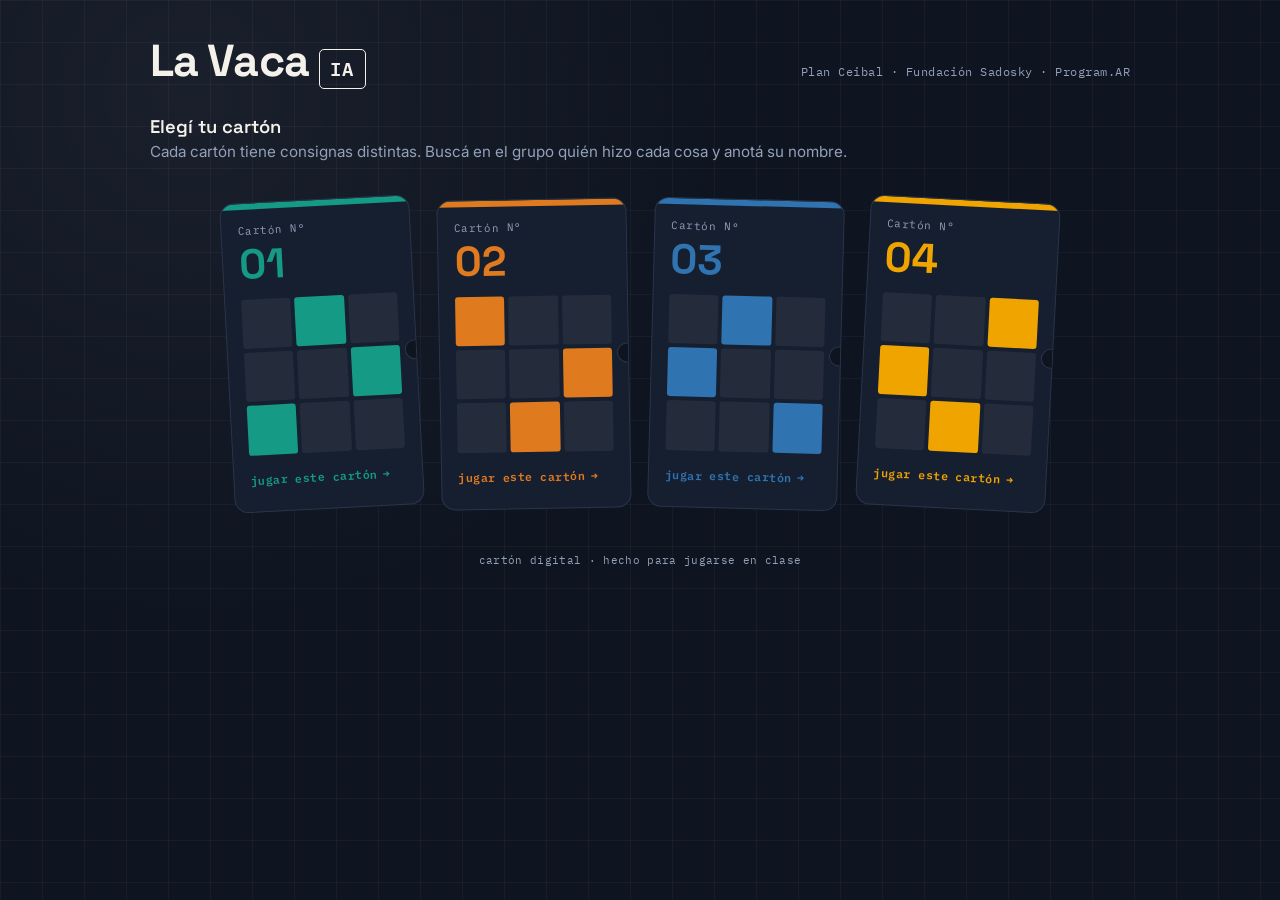
==== Views/bingo.html @ 60962910 "Reorganización de estructura: Views, Js, Style. Nueva actividad La mejor mascota" ====
<!DOCTYPE html>
<html lang="es">
<head>
<meta charset="UTF-8">
<meta name="viewport" content="width=device-width, initial-scale=1.0">
<title>La Vaca de apartamento - Bingo IA</title>
<link rel="preconnect" href="https://fonts.googleapis.com">
<link rel="preconnect" href="https://fonts.gstatic.com" crossorigin>
<link href="https://fonts.googleapis.com/css2?family=Space+Grotesk:wght@500;600;700&family=Inter:wght@400;500;600&family=IBM+Plex+Mono:wght@500;600&display=swap" rel="stylesheet">
<link rel="stylesheet" href="../Style/styles.css">
</head>
<body>

<div class="wrap">
  <header class="top">
    <div class="brand">La Vaca <span class="ia">IA</span></div>
    <div class="tagline">Plan Ceibal · Fundación Sadosky · Program.AR</div>
  </header>

  <!-- SELECTOR -->
  <section id="selector">
    <p class="prompt">Elegí tu cartón
      <span>Cada cartón tiene consignas distintas. Buscá en el grupo quién hizo cada cosa y anotá su nombre.</span>
    </p>
    <div class="tickets" id="tickets"></div>
  </section>

  <!-- CARD VIEW -->
  <section id="cardview">
    <div class="card-header">
      <button class="back-btn" id="backBtn">← volver al inicio</button>
      <div style="text-align:right;">
        <div class="card-title" id="cardTitle">Bingo IA</div>
        <div class="card-num" id="cardNum">Cartón N° 0000000</div>
      </div>
    </div>

    <div class="board" id="board">
      <div class="grid3" id="grid"></div>
    </div>

    <div class="board-foot">
      <span class="progress-label" id="progressLabel">0 / 9 completados</span>
      <button class="reset-btn" id="resetBtn">Reiniciar cartón</button>
    </div>

    <div class="bingo-banner" id="bingoBanner">¡Bingo! Completaste una línea 🎉</div>
  </section>

  <footer class="sig">cartón digital · hecho para jugarse en clase</footer>
</div>

<script src="../Js/script.js"></script>

</body>
</html>
---- Style/styles.css ----
:root{
  --ink:#0e1420;
  --ink-soft:#161f30;
  --paper:#f4f1ea;
  --line:#2a3548;
  --text-dim:#93a1b8;

  --c1:#159a86;   /* cartón 1 - verde azulado */
  --c1-deep:#0d5f52;
  --c2:#e07a1f;   /* cartón 2 - naranja */
  --c2-deep:#9a4e0e;
  --c3:#2f74b0;   /* cartón 3 - azul */
  --c3-deep:#1c4670;
  --c4:#f0a400;   /* cartón 4 - ámbar */
  --c4-deep:#9c6a00;
}

*{box-sizing:border-box;}
html,body{margin:0;padding:0;}
body{
  background:
    radial-gradient(circle at 15% 10%, rgba(255,255,255,0.05), transparent 40%),
    var(--ink);
  background-image:
    linear-gradient(rgba(255,255,255,0.035) 1px, transparent 1px),
    linear-gradient(90deg, rgba(255,255,255,0.035) 1px, transparent 1px),
    radial-gradient(circle at 15% 10%, rgba(255,255,255,0.05), transparent 40%);
  background-size: 42px 42px, 42px 42px, 100% 100%;
  color:var(--paper);
  font-family:'Inter', sans-serif;
  min-height:100vh;
  display:flex;
  flex-direction:column;
  align-items:center;
  padding:32px 18px 60px;
}

.wrap{width:100%;max-width:980px;}

header.top{
  display:flex;
  align-items:baseline;
  justify-content:space-between;
  gap:16px;
  margin-bottom:8px;
  flex-wrap:wrap;
}
.brand{
  font-family:'Space Grotesk',sans-serif;
  font-weight:700;
  font-size:clamp(2rem, 5vw, 2.8rem);
  letter-spacing:-0.02em;
  display:flex;
  align-items:baseline;
  gap:10px;
}
.brand .ia{
  font-family:'IBM Plex Mono',monospace;
  font-size:0.42em;
  font-weight:600;
  padding:4px 10px;
  border:1.5px solid var(--paper);
  border-radius:5px;
  letter-spacing:0.08em;
}
.tagline{
  font-family:'IBM Plex Mono',monospace;
  font-size:0.75rem;
  color:var(--text-dim);
  letter-spacing:0.04em;
}

/* ---------- SELECTOR ---------- */
#selector{ margin-top:26px; }
.prompt{
  font-family:'Space Grotesk',sans-serif;
  font-size:1.15rem;
  font-weight:600;
  margin:0 0 30px;
  color:var(--paper);
}
.prompt span{color:var(--text-dim);font-weight:400;font-family:'Inter',sans-serif;font-size:0.95rem;display:block;margin-top:4px;}

.tickets{
  display:flex;
  flex-wrap:wrap;
  justify-content:center;
  gap:26px 22px;
  padding-top:8px;
}

.ticket{
  --tc: var(--c1);
  --tcd: var(--c1-deep);
  position:relative;
  width:190px;
  background:var(--ink-soft);
  border:1px solid var(--line);
  border-radius:14px;
  padding:20px 16px 22px;
  cursor:pointer;
  text-align:left;
  color:var(--paper);
  font:inherit;
  transition:transform .25s ease, box-shadow .25s ease, border-color .25s ease;
  transform:rotate(var(--rot,0deg));
  overflow:hidden;
}
.ticket:nth-child(1){--tc:var(--c1);--tcd:var(--c1-deep);--rot:-3deg;}
.ticket:nth-child(2){--tc:var(--c2);--tcd:var(--c2-deep);--rot:-1deg;}
.ticket:nth-child(3){--tc:var(--c3);--tcd:var(--c3-deep);--rot:1.5deg;}
.ticket:nth-child(4){--tc:var(--c4);--tcd:var(--c4-deep);--rot:3deg;}

.ticket::before{
  content:"";
  position:absolute;
  top:0; left:0; right:0; height:6px;
  background:var(--tc);
}
.ticket::after{
  content:"";
  position:absolute;
  right:-9px; top:50%;
  width:18px;height:18px;
  background:var(--ink);
  border:1px solid var(--line);
  border-radius:50%;
  transform:translateY(-50%);
}
.ticket:hover, .ticket:focus-visible{
  transform:rotate(0deg) translateY(-6px);
  border-color:var(--tc);
  box-shadow:0 14px 28px -10px rgba(0,0,0,.55);
  z-index:2;
  outline:none;
}
.ticket .num{
  font-family:'IBM Plex Mono',monospace;
  font-size:0.68rem;
  color:var(--text-dim);
  letter-spacing:0.05em;
}
.ticket .digit{
  font-family:'Space Grotesk',sans-serif;
  font-weight:700;
  font-size:2.6rem;
  color:var(--tc);
  line-height:1;
  margin:6px 0 14px;
}
.ticket .mini-grid{
  display:grid;
  grid-template-columns:repeat(3,1fr);
  gap:4px;
  margin-bottom:14px;
}
.ticket .mini-grid i{
  display:block;
  aspect-ratio:1;
  border-radius:3px;
  background:rgba(255,255,255,.06);
}
.ticket .mini-grid i.on{ background:var(--tc); }
.ticket .cta{
  font-family:'IBM Plex Mono',monospace;
  font-size:0.72rem;
  font-weight:600;
  letter-spacing:0.04em;
  color:var(--tc);
  display:flex;
  align-items:center;
  gap:6px;
}
.ticket .cta::after{ content:"→"; transition:transform .2s ease; }
.ticket:hover .cta::after{ transform:translateX(4px); }

/* ---------- CARD VIEW ---------- */
#cardview{ display:none; margin-top:18px; }
.card-header{
  display:flex;
  align-items:center;
  justify-content:space-between;
  flex-wrap:wrap;
  gap:14px;
  margin-bottom:18px;
}
.back-btn{
  font-family:'IBM Plex Mono',monospace;
  font-size:0.75rem;
  color:var(--text-dim);
  background:none;
  border:1px solid var(--line);
  border-radius:8px;
  padding:9px 14px;
  cursor:pointer;
  transition:.2s;
}
.back-btn:hover{ color:var(--paper); border-color:var(--paper); }

.card-title{
  font-family:'Space Grotesk',sans-serif;
  font-weight:700;
  font-size:1.5rem;
}
.card-num{
  font-family:'IBM Plex Mono',monospace;
  font-size:0.85rem;
  color:var(--card-c, var(--c1));
  letter-spacing:.03em;
}

.board{
  position:relative;
  background:var(--ink-soft);
  border:1px solid var(--line);
  border-radius:18px;
  padding:22px;
  box-shadow:0 20px 50px -20px rgba(0,0,0,.6);
}
.board::before{
  content:"";
  position:absolute; inset:0;
  border-radius:18px;
  padding:1px;
  background:linear-gradient(135deg, var(--card-c,var(--c1)), transparent 45%);
  mask:linear-gradient(#000 0 0) content-box, linear-gradient(#000 0 0);
  -webkit-mask:linear-gradient(#000 0 0) content-box, linear-gradient(#000 0 0);
  -webkit-mask-composite:xor;
  mask-composite:exclude;
  pointer-events:none;
  opacity:.6;
}

.grid3{
  display:grid;
  grid-template-columns:repeat(3,1fr);
  grid-template-rows:repeat(3,1fr);
  gap:10px;
}

.cell{
  position:relative;
  min-height:150px;
  border-radius:12px;
  padding:14px 12px 12px;
  display:flex;
  flex-direction:column;
  justify-content:space-between;
  background:rgba(255,255,255,.03);
  border:1px solid var(--line);
  transition:border-color .3s ease, background .3s ease, transform .3s ease;
}
.cell.task .task-text, .cell.wild .task-text{
  font-size:0.86rem;
  line-height:1.32;
  font-weight:500;
}
.cell.wild .task-text{ color:var(--text-dim); font-style:italic; }

.cell input{
  width:100%;
  background:rgba(255,255,255,.04);
  border:1px solid var(--line);
  border-radius:7px;
  padding:8px 9px;
  color:var(--paper);
  font-family:'Inter',sans-serif;
  font-size:0.85rem;
  outline:none;
  transition:border-color .2s ease, background .2s ease;
}
.cell input::placeholder{ color:var(--text-dim); opacity:.7; }
.cell input:focus{ border-color:var(--card-c,var(--c1)); background:rgba(255,255,255,.07); }

.cell .caption{
  font-family:'IBM Plex Mono',monospace;
  font-size:0.62rem;
  color:var(--text-dim);
  text-align:center;
  letter-spacing:.03em;
}

.cell.filled{
  border-color:var(--card-c,var(--c1));
  background:rgba(255,255,255,.05);
}
.cell.filled input{ border-color:var(--card-c,var(--c1)); }

.cell.free{
  background:var(--card-c,var(--c1));
  border-color:var(--card-c,var(--c1));
  align-items:center;
  justify-content:center;
}
.cell.free .free-mark{
  font-family:'Space Grotesk',sans-serif;
  font-weight:700;
  font-size:1.5rem;
  color:rgba(14,20,32,.55);
  letter-spacing:.02em;
}

.cell.line-hit{
  animation:pulse 1.1s ease infinite;
}
@keyframes pulse{
  0%,100%{ box-shadow:0 0 0 0 var(--card-c,var(--c1)); }
  50%{ box-shadow:0 0 0 5px color-mix(in srgb, var(--card-c,var(--c1)) 35%, transparent); }
}

.board-foot{
  display:flex;
  align-items:center;
  justify-content:space-between;
  margin-top:18px;
  gap:12px;
  flex-wrap:wrap;
}
.progress-label{
  font-family:'IBM Plex Mono',monospace;
  font-size:0.72rem;
  color:var(--text-dim);
}
.reset-btn{
  font-family:'IBM Plex Mono',monospace;
  font-size:0.72rem;
  color:var(--paper);
  background:none;
  border:1px solid var(--line);
  padding:8px 13px;
  border-radius:8px;
  cursor:pointer;
  transition:.2s;
}
.reset-btn:hover{ border-color:var(--card-c,var(--c1)); color:var(--card-c,var(--c1)); }

.bingo-banner{
  display:none;
  margin-top:16px;
  padding:14px 18px;
  border-radius:12px;
  background:var(--card-c,var(--c1));
  color:var(--ink);
  font-family:'Space Grotesk',sans-serif;
  font-weight:700;
  font-size:1.05rem;
  text-align:center;
  letter-spacing:.02em;
}
.bingo-banner.show{ display:block; animation:pop .35s ease; }
@keyframes pop{ from{ transform:scale(.92); opacity:0;} to{ transform:scale(1); opacity:1;} }

footer.sig{
  margin-top:44px;
  font-family:'IBM Plex Mono',monospace;
  font-size:0.68rem;
  color:var(--text-dim);
  text-align:center;
  letter-spacing:.03em;
}

@media (max-width:640px){
  .grid3{ gap:8px; }
  .cell{ min-height:130px; padding:11px 9px 9px; }
  .ticket{ width:44%; }
}
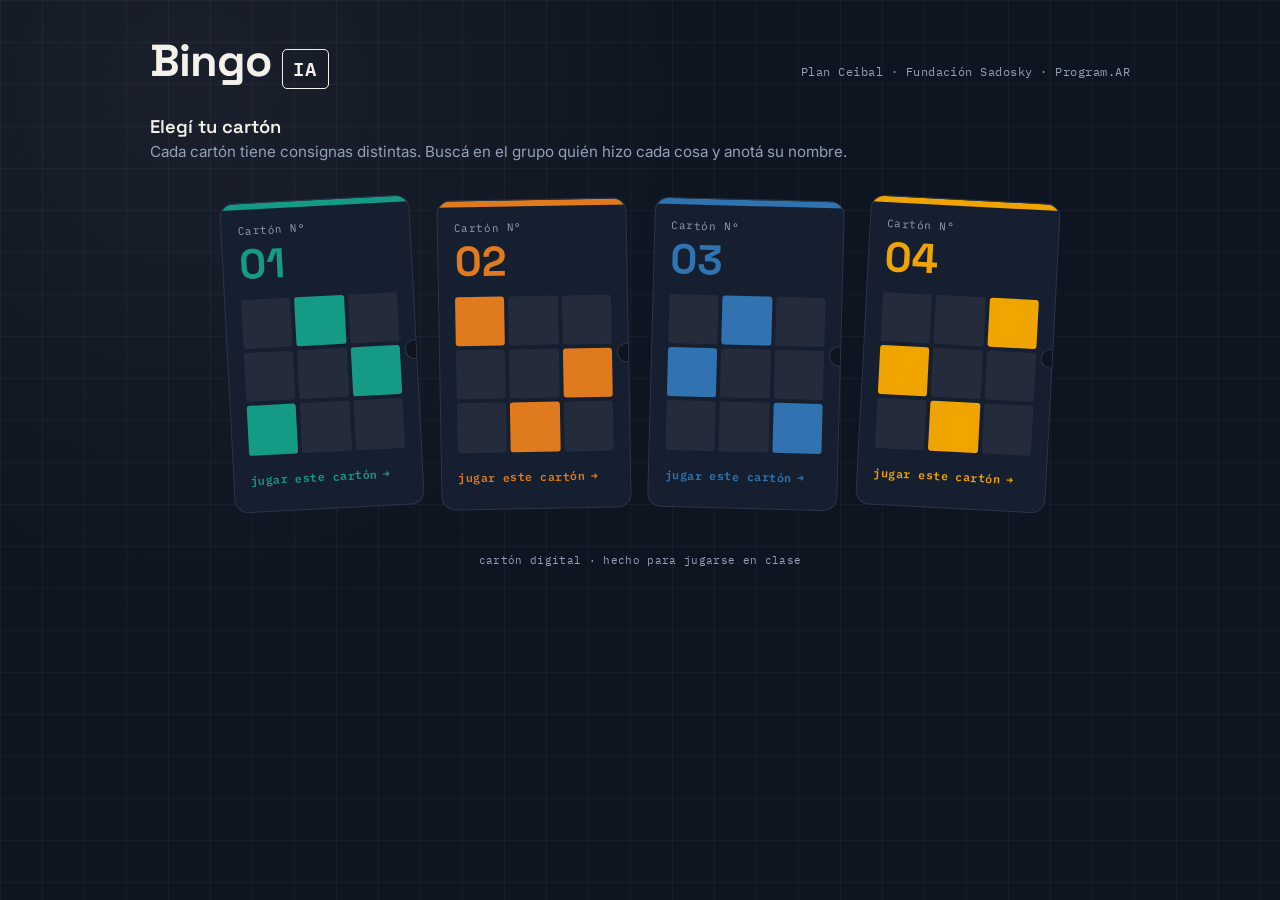
==== commit 7f76230c: "Verificar enlaces de navegación" ====
--- a/Views/bingo.html
+++ b/Views/bingo.html
@@ -13,7 +13,7 @@
 
 <div class="wrap">
   <header class="top">
-    <div class="brand">La Vaca <span class="ia">IA</span></div>
+    <div class="brand">Bingo <span class="ia">IA</span></div>
     <div class="tagline">Plan Ceibal · Fundación Sadosky · Program.AR</div>
   </header>
 
